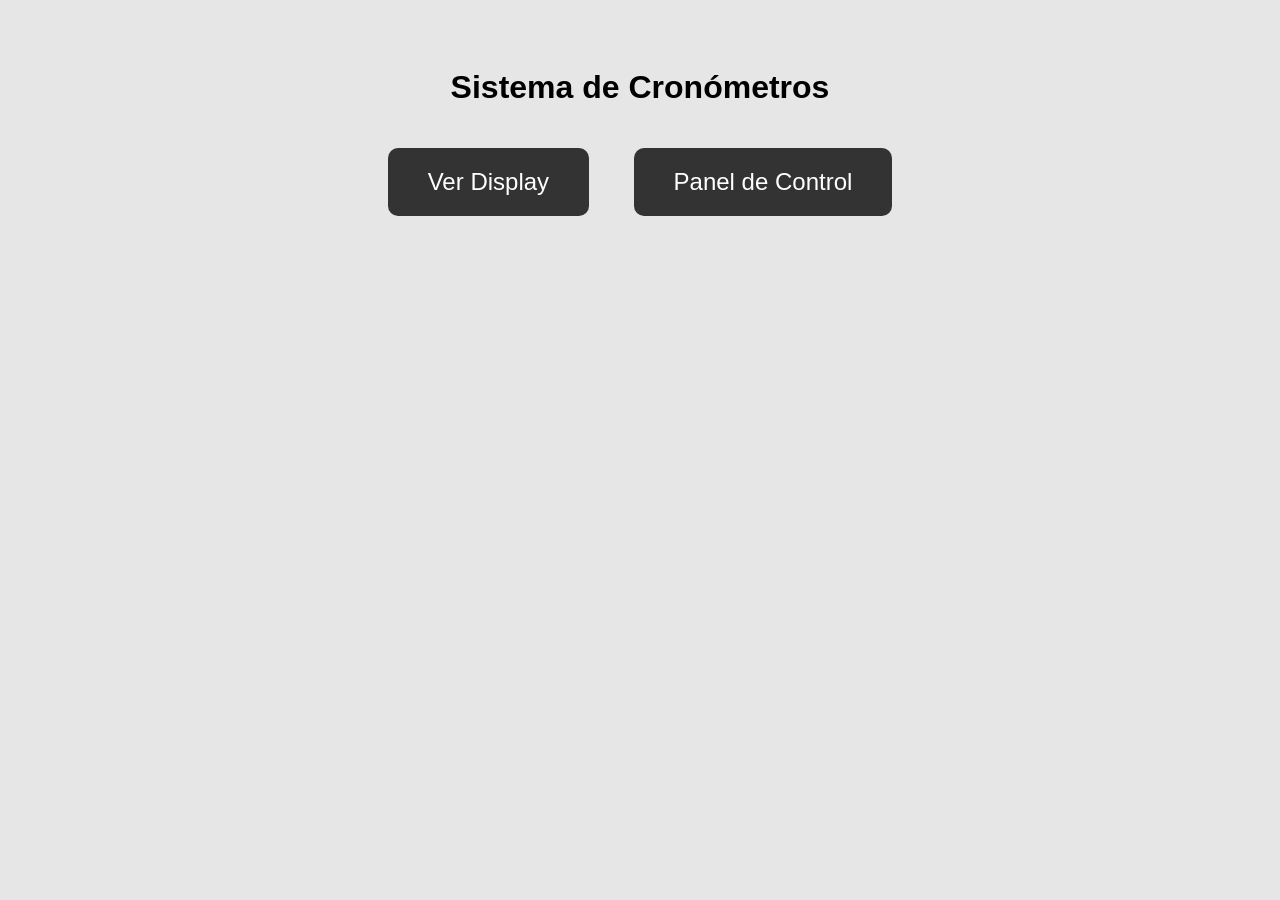
==== index.html @ b31ddaab "Add initial implementation of the timer system with control and display panels" ====
<!DOCTYPE html>
<html lang="es">
<head>
<meta charset="UTF-8">
<title>Sistema de Cronómetros</title>
<style>
    body {
        background: #e6e6e6;
        font-family: Arial;
        text-align: center;
        padding: 40px;
    }
    a {
        display: inline-block;
        background: #333;
        color: white;
        padding: 20px 40px;
        font-size: 24px;
        border-radius: 10px;
        text-decoration: none;
        margin: 20px;
        transition: 0.2s;
    }
    a:hover { background: #555; }
</style>
</head>
<body>

<h1>Sistema de Cronómetros</h1>

<a href="display.html">Ver Display</a>
<a href="control.html">Panel de Control</a>

</body>
</html>
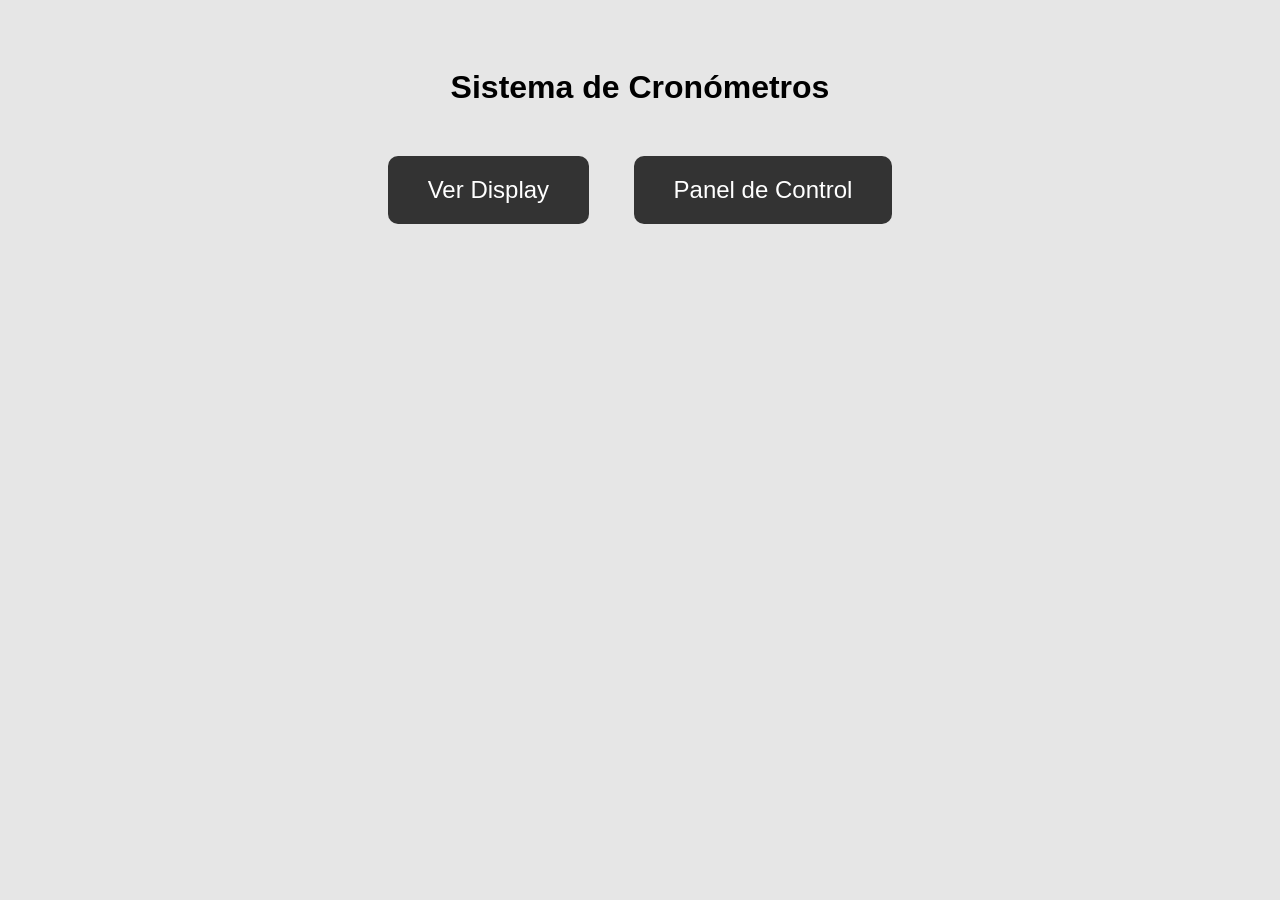
==== commit ee7f2836: "Add margin-bottom to h1 element" ====
--- a/index.html
+++ b/index.html
@@ -10,6 +10,7 @@
         text-align: center;
         padding: 40px;
     }
+    h1 { margin-bottom: 30px; }
     a {
         display: inline-block;
         background: #333;
@@ -32,4 +33,4 @@
 <a href="control.html">Panel de Control</a>
 
 </body>
-</html>+</html>
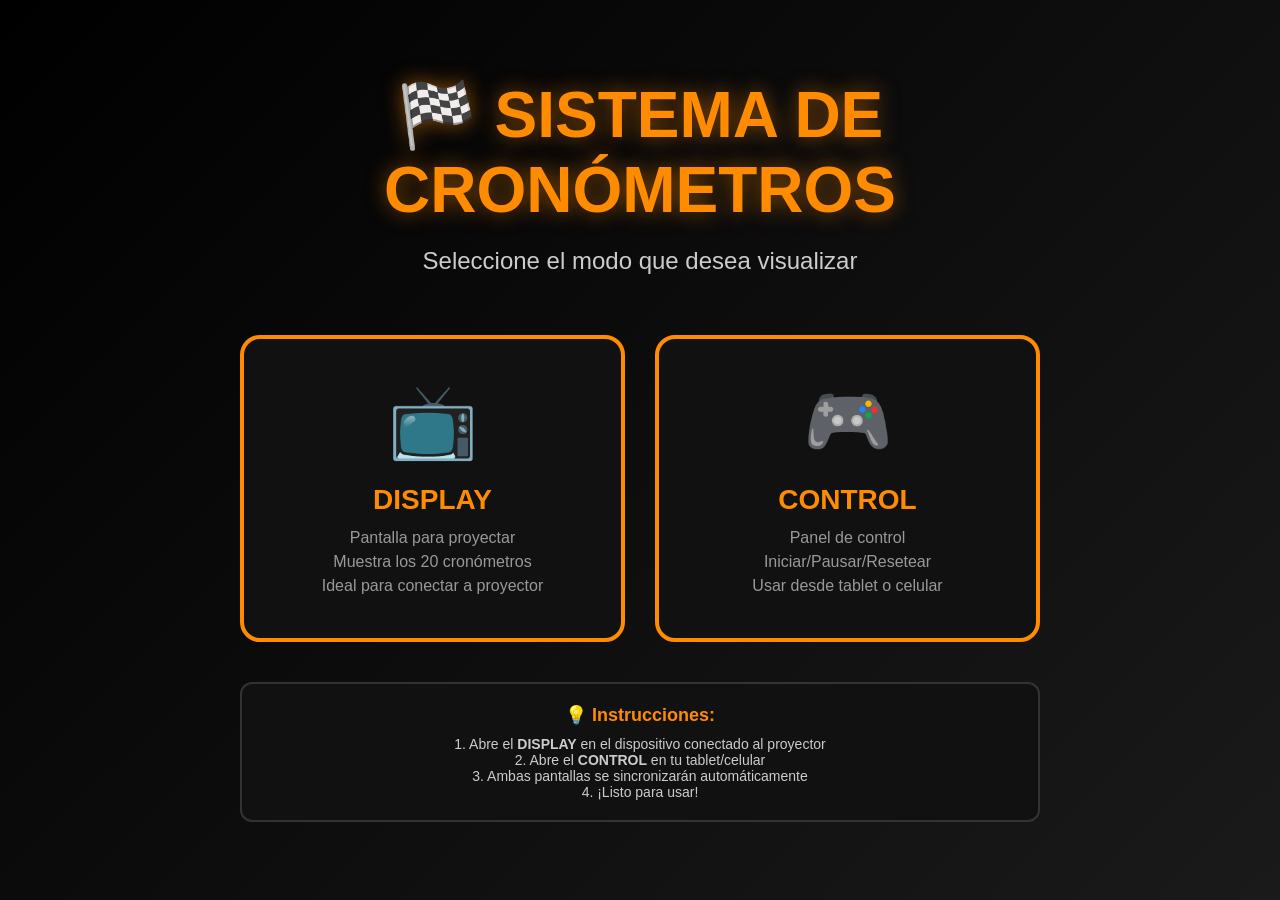
==== commit 1c17da6d: "Revamp index.html with new styles and layout Updated the layout and style of the index page, enhanci" ====
--- a/index.html
+++ b/index.html
@@ -1,36 +1,156 @@
 <!DOCTYPE html>
 <html lang="es">
 <head>
-<meta charset="UTF-8">
-<title>Sistema de Cronómetros</title>
-<style>
-    body {
-        background: #e6e6e6;
-        font-family: Arial;
-        text-align: center;
-        padding: 40px;
-    }
-    h1 { margin-bottom: 30px; }
-    a {
-        display: inline-block;
-        background: #333;
-        color: white;
-        padding: 20px 40px;
-        font-size: 24px;
-        border-radius: 10px;
-        text-decoration: none;
-        margin: 20px;
-        transition: 0.2s;
-    }
-    a:hover { background: #555; }
-</style>
+    <meta charset="UTF-8">
+    <meta name="viewport" content="width=device-width, initial-scale=1.0">
+    <title>Sistema de Cronómetros - Inicio</title>
+    <style>
+        * {
+            margin: 0;
+            padding: 0;
+            box-sizing: border-box;
+        }
+        
+        body {
+            background: linear-gradient(135deg, #000 0%, #1a1a1a 100%);
+            color: #fff;
+            font-family: 'Arial', sans-serif;
+            min-height: 100vh;
+            display: flex;
+            justify-content: center;
+            align-items: center;
+            padding: 20px;
+        }
+        
+        .container {
+            text-align: center;
+            max-width: 800px;
+            width: 100%;
+        }
+        
+        h1 {
+            font-size: clamp(32px, 5vw, 64px);
+            color: #ff8c00;
+            margin-bottom: 20px;
+            text-shadow: 0 0 20px rgba(255, 140, 0, 0.5);
+        }
+        
+        .subtitle {
+            font-size: clamp(16px, 2.5vw, 24px);
+            color: #ccc;
+            margin-bottom: 60px;
+        }
+        
+        .options {
+            display: grid;
+            grid-template-columns: repeat(auto-fit, minmax(250px, 1fr));
+            gap: 30px;
+            margin-bottom: 40px;
+        }
+        
+        .option-card {
+            background: #111;
+            border: 4px solid #ff8c00;
+            border-radius: 20px;
+            padding: 40px 20px;
+            cursor: pointer;
+            transition: all 0.3s ease;
+            text-decoration: none;
+            color: #fff;
+            display: block;
+        }
+        
+        .option-card:hover {
+            transform: translateY(-10px);
+            box-shadow: 0 10px 40px rgba(255, 140, 0, 0.4);
+            border-color: #fff;
+        }
+        
+        .option-card:active {
+            transform: translateY(-5px);
+        }
+        
+        .option-icon {
+            font-size: 72px;
+            margin-bottom: 20px;
+        }
+        
+        .option-title {
+            font-size: 28px;
+            font-weight: bold;
+            color: #ff8c00;
+            margin-bottom: 10px;
+        }
+        
+        .option-description {
+            font-size: 16px;
+            color: #999;
+            line-height: 1.5;
+        }
+        
+        .status {
+            background: #111;
+            border: 2px solid #333;
+            border-radius: 12px;
+            padding: 20px;
+            margin-top: 40px;
+        }
+        
+        .status-title {
+            color: #ff8c00;
+            font-size: 18px;
+            font-weight: bold;
+            margin-bottom: 10px;
+        }
+        
+        .status-text {
+            color: #ccc;
+            font-size: 14px;
+        }
+        
+        @media (max-width: 600px) {
+            .options {
+                grid-template-columns: 1fr;
+            }
+        }
+    </style>
 </head>
 <body>
-
-<h1>Sistema de Cronómetros</h1>
-
-<a href="display.html">Ver Display</a>
-<a href="control.html">Panel de Control</a>
-
+    <div class="container">
+        <h1>🏁 SISTEMA DE CRONÓMETROS</h1>
+        <div class="subtitle">Seleccione el modo que desea visualizar</div>
+        
+        <div class="options">
+            <a href="display.html" class="option-card">
+                <div class="option-icon">📺</div>
+                <div class="option-title">DISPLAY</div>
+                <div class="option-description">
+                    Pantalla para proyectar<br>
+                    Muestra los 20 cronómetros<br>
+                    Ideal para conectar a proyector
+                </div>
+            </a>
+            
+            <a href="control.html" class="option-card">
+                <div class="option-icon">🎮</div>
+                <div class="option-title">CONTROL</div>
+                <div class="option-description">
+                    Panel de control<br>
+                    Iniciar/Pausar/Resetear<br>
+                    Usar desde tablet o celular
+                </div>
+            </a>
+        </div>
+        
+        <div class="status">
+            <div class="status-title">💡 Instrucciones:</div>
+            <div class="status-text">
+                1. Abre el <strong>DISPLAY</strong> en el dispositivo conectado al proyector<br>
+                2. Abre el <strong>CONTROL</strong> en tu tablet/celular<br>
+                3. Ambas pantallas se sincronizarán automáticamente<br>
+                4. ¡Listo para usar!
+            </div>
+        </div>
+    </div>
 </body>
 </html>
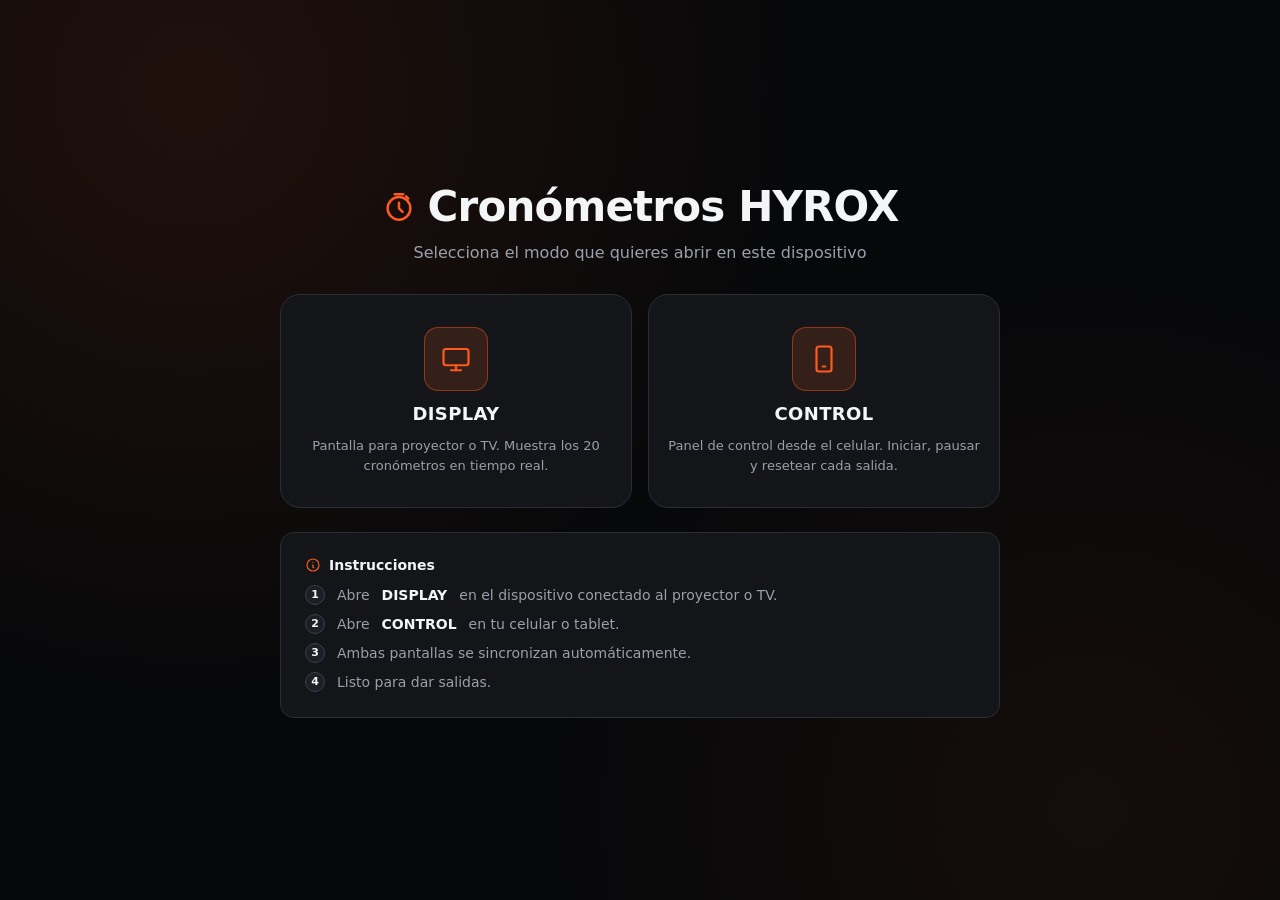
==== commit a3e0b6cb: "feat: Refactor display and index pages for HYROX timer system with Firebase integration - Updated di" ====
--- a/index.html
+++ b/index.html
@@ -1,156 +1,219 @@
 <!DOCTYPE html>
 <html lang="es">
 <head>
-    <meta charset="UTF-8">
-    <meta name="viewport" content="width=device-width, initial-scale=1.0">
-    <title>Sistema de Cronómetros - Inicio</title>
-    <style>
-        * {
-            margin: 0;
-            padding: 0;
-            box-sizing: border-box;
-        }
-        
-        body {
-            background: linear-gradient(135deg, #000 0%, #1a1a1a 100%);
-            color: #fff;
-            font-family: 'Arial', sans-serif;
-            min-height: 100vh;
-            display: flex;
-            justify-content: center;
-            align-items: center;
-            padding: 20px;
-        }
-        
-        .container {
-            text-align: center;
-            max-width: 800px;
-            width: 100%;
-        }
-        
-        h1 {
-            font-size: clamp(32px, 5vw, 64px);
-            color: #ff8c00;
-            margin-bottom: 20px;
-            text-shadow: 0 0 20px rgba(255, 140, 0, 0.5);
-        }
-        
-        .subtitle {
-            font-size: clamp(16px, 2.5vw, 24px);
-            color: #ccc;
-            margin-bottom: 60px;
-        }
-        
-        .options {
-            display: grid;
-            grid-template-columns: repeat(auto-fit, minmax(250px, 1fr));
-            gap: 30px;
-            margin-bottom: 40px;
-        }
-        
-        .option-card {
-            background: #111;
-            border: 4px solid #ff8c00;
-            border-radius: 20px;
-            padding: 40px 20px;
-            cursor: pointer;
-            transition: all 0.3s ease;
-            text-decoration: none;
-            color: #fff;
-            display: block;
-        }
-        
-        .option-card:hover {
-            transform: translateY(-10px);
-            box-shadow: 0 10px 40px rgba(255, 140, 0, 0.4);
-            border-color: #fff;
-        }
-        
-        .option-card:active {
-            transform: translateY(-5px);
-        }
-        
-        .option-icon {
-            font-size: 72px;
-            margin-bottom: 20px;
-        }
-        
-        .option-title {
-            font-size: 28px;
-            font-weight: bold;
-            color: #ff8c00;
-            margin-bottom: 10px;
-        }
-        
-        .option-description {
-            font-size: 16px;
-            color: #999;
-            line-height: 1.5;
-        }
-        
-        .status {
-            background: #111;
-            border: 2px solid #333;
-            border-radius: 12px;
-            padding: 20px;
-            margin-top: 40px;
-        }
-        
-        .status-title {
-            color: #ff8c00;
-            font-size: 18px;
-            font-weight: bold;
-            margin-bottom: 10px;
-        }
-        
-        .status-text {
-            color: #ccc;
-            font-size: 14px;
-        }
-        
-        @media (max-width: 600px) {
-            .options {
-                grid-template-columns: 1fr;
-            }
-        }
-    </style>
+<meta charset="UTF-8">
+<meta name="viewport" content="width=device-width, initial-scale=1.0">
+<title>Cronómetros HYROX</title>
+<link rel="stylesheet" href="assets/styles.css">
+<style>
+  body {
+    min-height: 100dvh;
+    display: flex;
+    align-items: center;
+    justify-content: center;
+    padding: var(--space-5);
+    background:
+      radial-gradient(circle at 15% 10%, rgba(255, 90, 31, 0.10), transparent 45%),
+      radial-gradient(circle at 85% 90%, rgba(255, 90, 31, 0.06), transparent 40%),
+      var(--bg);
+  }
+
+  .page {
+    width: 100%;
+    max-width: 720px;
+  }
+
+  .brand {
+    display: flex;
+    align-items: center;
+    gap: var(--space-3);
+    justify-content: center;
+    margin-bottom: var(--space-2);
+  }
+
+  .brand .icon {
+    width: 34px;
+    height: 34px;
+    color: var(--accent);
+  }
+
+  h1 {
+    font-size: clamp(28px, 5vw, 42px);
+    font-weight: 800;
+    letter-spacing: -0.02em;
+    text-align: center;
+  }
+
+  .subtitle {
+    font-size: 16px;
+    color: var(--text-dim);
+    text-align: center;
+    margin: var(--space-3) 0 var(--space-6);
+  }
+
+  .options {
+    display: grid;
+    grid-template-columns: 1fr 1fr;
+    gap: var(--space-4);
+    margin-bottom: var(--space-5);
+  }
+
+  .option-card {
+    background: var(--surface);
+    border: 1px solid var(--border);
+    border-radius: var(--radius-lg);
+    padding: var(--space-6) var(--space-4);
+    text-decoration: none;
+    color: var(--text);
+    display: flex;
+    flex-direction: column;
+    align-items: center;
+    text-align: center;
+    gap: var(--space-3);
+    transition: border-color 0.2s var(--ease-out), transform 0.15s var(--ease-out), background 0.2s var(--ease-out);
+  }
+
+  .option-card:hover {
+    border-color: var(--accent-border);
+    background: var(--surface-2);
+  }
+
+  .option-card:active {
+    transform: scale(0.98);
+  }
+
+  .option-icon-wrap {
+    width: 64px;
+    height: 64px;
+    border-radius: var(--radius-md);
+    background: var(--accent-dim);
+    border: 1px solid var(--accent-border);
+    display: flex;
+    align-items: center;
+    justify-content: center;
+  }
+
+  .option-icon-wrap .icon {
+    width: 30px;
+    height: 30px;
+    color: var(--accent);
+    stroke-width: 1.75;
+  }
+
+  .option-title {
+    font-size: 18px;
+    font-weight: 700;
+    letter-spacing: 0.02em;
+  }
+
+  .option-description {
+    font-size: 13px;
+    color: var(--text-dim);
+    line-height: 1.5;
+  }
+
+  .instructions {
+    background: var(--surface);
+    border: 1px solid var(--border);
+    border-radius: var(--radius-md);
+    padding: var(--space-5);
+  }
+
+  .instructions-title {
+    display: flex;
+    align-items: center;
+    gap: var(--space-2);
+    font-size: 14px;
+    font-weight: 700;
+    color: var(--text);
+    margin-bottom: var(--space-3);
+  }
+
+  .instructions-title .icon {
+    width: 16px;
+    height: 16px;
+    color: var(--accent);
+  }
+
+  .instructions ol {
+    list-style: none;
+    display: flex;
+    flex-direction: column;
+    gap: var(--space-2);
+  }
+
+  .instructions li {
+    display: flex;
+    gap: var(--space-3);
+    font-size: 14px;
+    color: var(--text-dim);
+    line-height: 1.5;
+  }
+
+  .instructions .step-num {
+    flex-shrink: 0;
+    width: 20px;
+    height: 20px;
+    border-radius: 50%;
+    background: var(--surface-2);
+    border: 1px solid var(--border-strong);
+    display: flex;
+    align-items: center;
+    justify-content: center;
+    font-size: 11px;
+    font-weight: 700;
+    color: var(--text);
+  }
+
+  .instructions strong {
+    color: var(--text);
+  }
+
+  @media (max-width: 560px) {
+    .options {
+      grid-template-columns: 1fr;
+    }
+  }
+</style>
 </head>
 <body>
-    <div class="container">
-        <h1>🏁 SISTEMA DE CRONÓMETROS</h1>
-        <div class="subtitle">Seleccione el modo que desea visualizar</div>
-        
-        <div class="options">
-            <a href="display.html" class="option-card">
-                <div class="option-icon">📺</div>
-                <div class="option-title">DISPLAY</div>
-                <div class="option-description">
-                    Pantalla para proyectar<br>
-                    Muestra los 20 cronómetros<br>
-                    Ideal para conectar a proyector
-                </div>
-            </a>
-            
-            <a href="control.html" class="option-card">
-                <div class="option-icon">🎮</div>
-                <div class="option-title">CONTROL</div>
-                <div class="option-description">
-                    Panel de control<br>
-                    Iniciar/Pausar/Resetear<br>
-                    Usar desde tablet o celular
-                </div>
-            </a>
+  <div class="page">
+    <div class="brand">
+      <svg class="icon" viewBox="0 0 24 24" fill="none" stroke="currentColor" stroke-width="1.75" stroke-linecap="round" stroke-linejoin="round"><circle cx="12" cy="13" r="8"/><path d="M12 9v4l2.5 2.5"/><path d="M9 3h6"/><path d="M17 4.5l1.5 1.5"/></svg>
+      <h1>Cronómetros HYROX</h1>
+    </div>
+    <p class="subtitle">Selecciona el modo que quieres abrir en este dispositivo</p>
+
+    <div class="options">
+      <a href="display.html" class="option-card">
+        <div class="option-icon-wrap">
+          <svg class="icon" viewBox="0 0 24 24" fill="none" stroke="currentColor" stroke-width="1.75" stroke-linecap="round" stroke-linejoin="round"><rect x="2" y="4" width="20" height="13" rx="2"/><path d="M8 21h8"/><path d="M12 17v4"/></svg>
         </div>
-        
-        <div class="status">
-            <div class="status-title">💡 Instrucciones:</div>
-            <div class="status-text">
-                1. Abre el <strong>DISPLAY</strong> en el dispositivo conectado al proyector<br>
-                2. Abre el <strong>CONTROL</strong> en tu tablet/celular<br>
-                3. Ambas pantallas se sincronizarán automáticamente<br>
-                4. ¡Listo para usar!
-            </div>
+        <div class="option-title">DISPLAY</div>
+        <div class="option-description">Pantalla para proyector o TV. Muestra los 20 cronómetros en tiempo real.</div>
+      </a>
+
+      <a href="control.html" class="option-card">
+        <div class="option-icon-wrap">
+          <svg class="icon" viewBox="0 0 24 24" fill="none" stroke="currentColor" stroke-width="1.75" stroke-linecap="round" stroke-linejoin="round"><rect x="6" y="2" width="12" height="20" rx="2"/><path d="M11 18h2"/></svg>
         </div>
+        <div class="option-title">CONTROL</div>
+        <div class="option-description">Panel de control desde el celular. Iniciar, pausar y resetear cada salida.</div>
+      </a>
     </div>
+
+    <div class="instructions">
+      <div class="instructions-title">
+        <svg class="icon" viewBox="0 0 24 24" fill="none" stroke="currentColor" stroke-width="1.75" stroke-linecap="round" stroke-linejoin="round"><circle cx="12" cy="12" r="9"/><path d="M12 8h.01"/><path d="M11 12h1v4h1"/></svg>
+        Instrucciones
+      </div>
+      <ol>
+        <li><span class="step-num">1</span>Abre <strong>DISPLAY</strong> en el dispositivo conectado al proyector o TV.</li>
+        <li><span class="step-num">2</span>Abre <strong>CONTROL</strong> en tu celular o tablet.</li>
+        <li><span class="step-num">3</span>Ambas pantallas se sincronizan automáticamente.</li>
+        <li><span class="step-num">4</span>Listo para dar salidas.</li>
+      </ol>
+    </div>
+  </div>
 </body>
 </html>
--- a/assets/styles.css
+++ b/assets/styles.css
@@ -0,0 +1,187 @@
+/* ==========================================================================
+   HYROX Cronómetros — Sistema de diseño compartido
+   ========================================================================== */
+
+@font-face {
+  font-family: 'Inter';
+  font-style: normal;
+  font-weight: 400 800;
+  font-display: swap;
+  src: local('Inter');
+}
+
+:root {
+  /* Superficies */
+  --bg: #07080a;
+  --surface: #131519;
+  --surface-2: #1c1f26;
+  --surface-3: #262a33;
+  --border: #2a2e37;
+  --border-strong: #3a3f4b;
+
+  /* Texto */
+  --text: #f4f5f7;
+  --text-dim: #9aa0ab;
+  --text-faint: #5c6270;
+
+  /* Acento (marca HYROX) */
+  --accent: #ff5a1f;
+  --accent-strong: #ff7a45;
+  --accent-dim: rgba(255, 90, 31, 0.14);
+  --accent-border: rgba(255, 90, 31, 0.45);
+
+  /* Semánticos */
+  --success: #2fd66e;
+  --success-dim: rgba(47, 214, 110, 0.14);
+  --danger: #ef4444;
+  --danger-dim: rgba(239, 68, 68, 0.14);
+  --warning: #f5b940;
+
+  /* Tipografía */
+  --font-ui: 'Inter', -apple-system, BlinkMacSystemFont, 'Segoe UI', system-ui, sans-serif;
+  --font-mono: 'IBM Plex Mono', 'SFMono-Regular', ui-monospace, Menlo, Consolas, monospace;
+
+  /* Ritmo */
+  --radius-sm: 8px;
+  --radius-md: 14px;
+  --radius-lg: 20px;
+  --space-1: 4px;
+  --space-2: 8px;
+  --space-3: 12px;
+  --space-4: 16px;
+  --space-5: 24px;
+  --space-6: 32px;
+
+  --ease-out: cubic-bezier(0.16, 1, 0.3, 1);
+}
+
+* {
+  margin: 0;
+  padding: 0;
+  box-sizing: border-box;
+}
+
+html, body {
+  height: 100%;
+}
+
+body {
+  background: var(--bg);
+  color: var(--text);
+  font-family: var(--font-ui);
+  -webkit-font-smoothing: antialiased;
+  -webkit-tap-highlight-color: transparent;
+}
+
+button {
+  font-family: inherit;
+  touch-action: manipulation;
+}
+
+a {
+  color: inherit;
+}
+
+.mono {
+  font-family: var(--font-mono);
+  font-variant-numeric: tabular-nums;
+  font-feature-settings: 'tnum' 1;
+}
+
+/* Reduce movimiento si el usuario lo solicita */
+@media (prefers-reduced-motion: reduce) {
+  *, *::before, *::after {
+    animation-duration: 0.001ms !important;
+    animation-iteration-count: 1 !important;
+    transition-duration: 0.001ms !important;
+  }
+}
+
+/* ---- Icon sizing token ---- */
+.icon {
+  display: inline-block;
+  width: 1em;
+  height: 1em;
+  stroke: currentColor;
+  fill: none;
+  flex-shrink: 0;
+}
+
+/* ---- Status pill (conexión) ---- */
+.status-pill {
+  display: inline-flex;
+  align-items: center;
+  gap: var(--space-2);
+  padding: 8px 14px;
+  border-radius: 999px;
+  background: var(--surface);
+  border: 1px solid var(--border);
+  font-size: 13px;
+  font-weight: 600;
+  letter-spacing: 0.02em;
+  color: var(--text-dim);
+}
+
+.status-pill .dot {
+  width: 8px;
+  height: 8px;
+  border-radius: 50%;
+  background: var(--text-faint);
+  flex-shrink: 0;
+}
+
+.status-pill.connecting .dot {
+  background: var(--warning);
+  animation: pulse-dot 1.2s var(--ease-out) infinite;
+}
+
+.status-pill.connected {
+  color: var(--success);
+  border-color: rgba(47, 214, 110, 0.35);
+  background: var(--success-dim);
+}
+
+.status-pill.connected .dot {
+  background: var(--success);
+}
+
+.status-pill.error {
+  color: var(--danger);
+  border-color: rgba(239, 68, 68, 0.35);
+  background: var(--danger-dim);
+}
+
+.status-pill.error .dot {
+  background: var(--danger);
+}
+
+@keyframes pulse-dot {
+  0%, 100% { opacity: 1; }
+  50% { opacity: 0.35; }
+}
+
+/* ---- Botón volver ---- */
+.back-link {
+  display: inline-flex;
+  align-items: center;
+  gap: var(--space-2);
+  color: var(--text-dim);
+  text-decoration: none;
+  font-size: 14px;
+  font-weight: 600;
+  padding: 10px 14px;
+  border-radius: var(--radius-sm);
+  border: 1px solid var(--border);
+  background: var(--surface);
+  transition: border-color 0.2s var(--ease-out), color 0.2s var(--ease-out);
+}
+
+.back-link:hover {
+  color: var(--text);
+  border-color: var(--border-strong);
+}
+
+.back-link .icon {
+  width: 16px;
+  height: 16px;
+}
